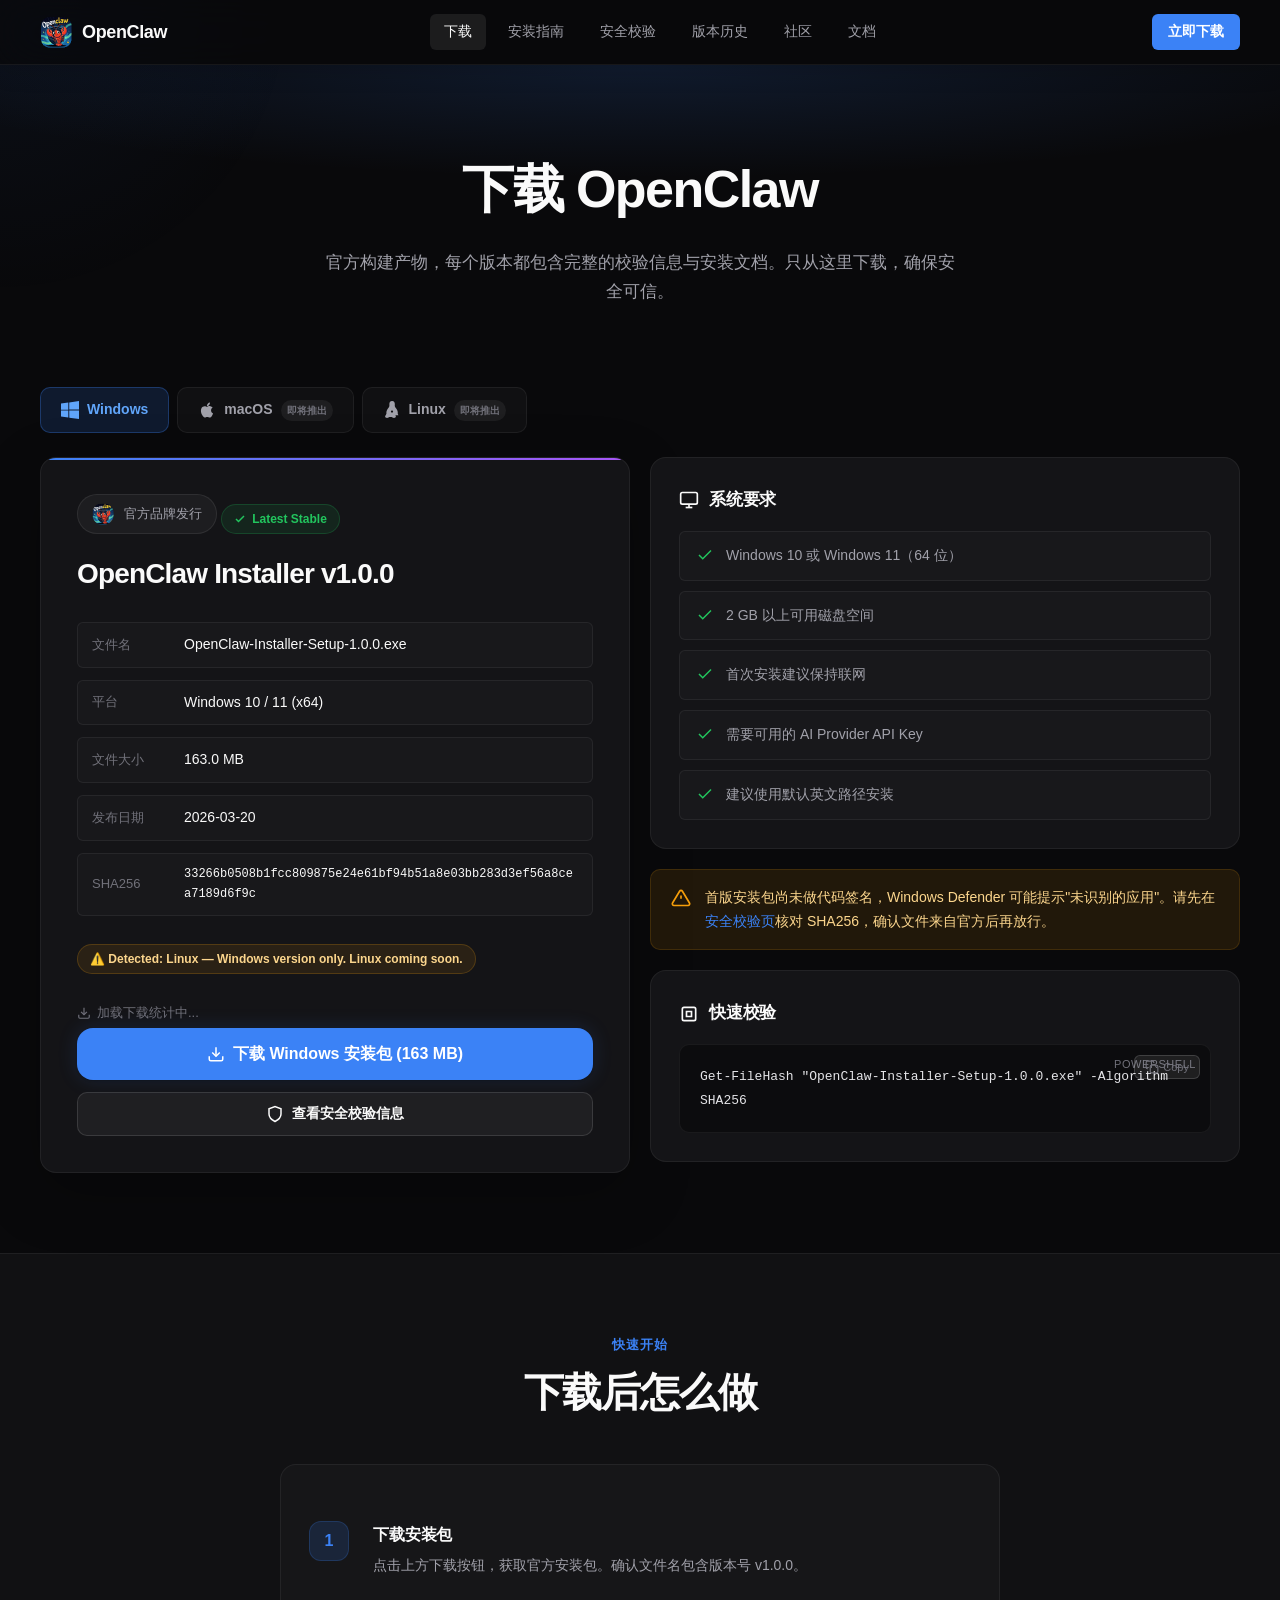
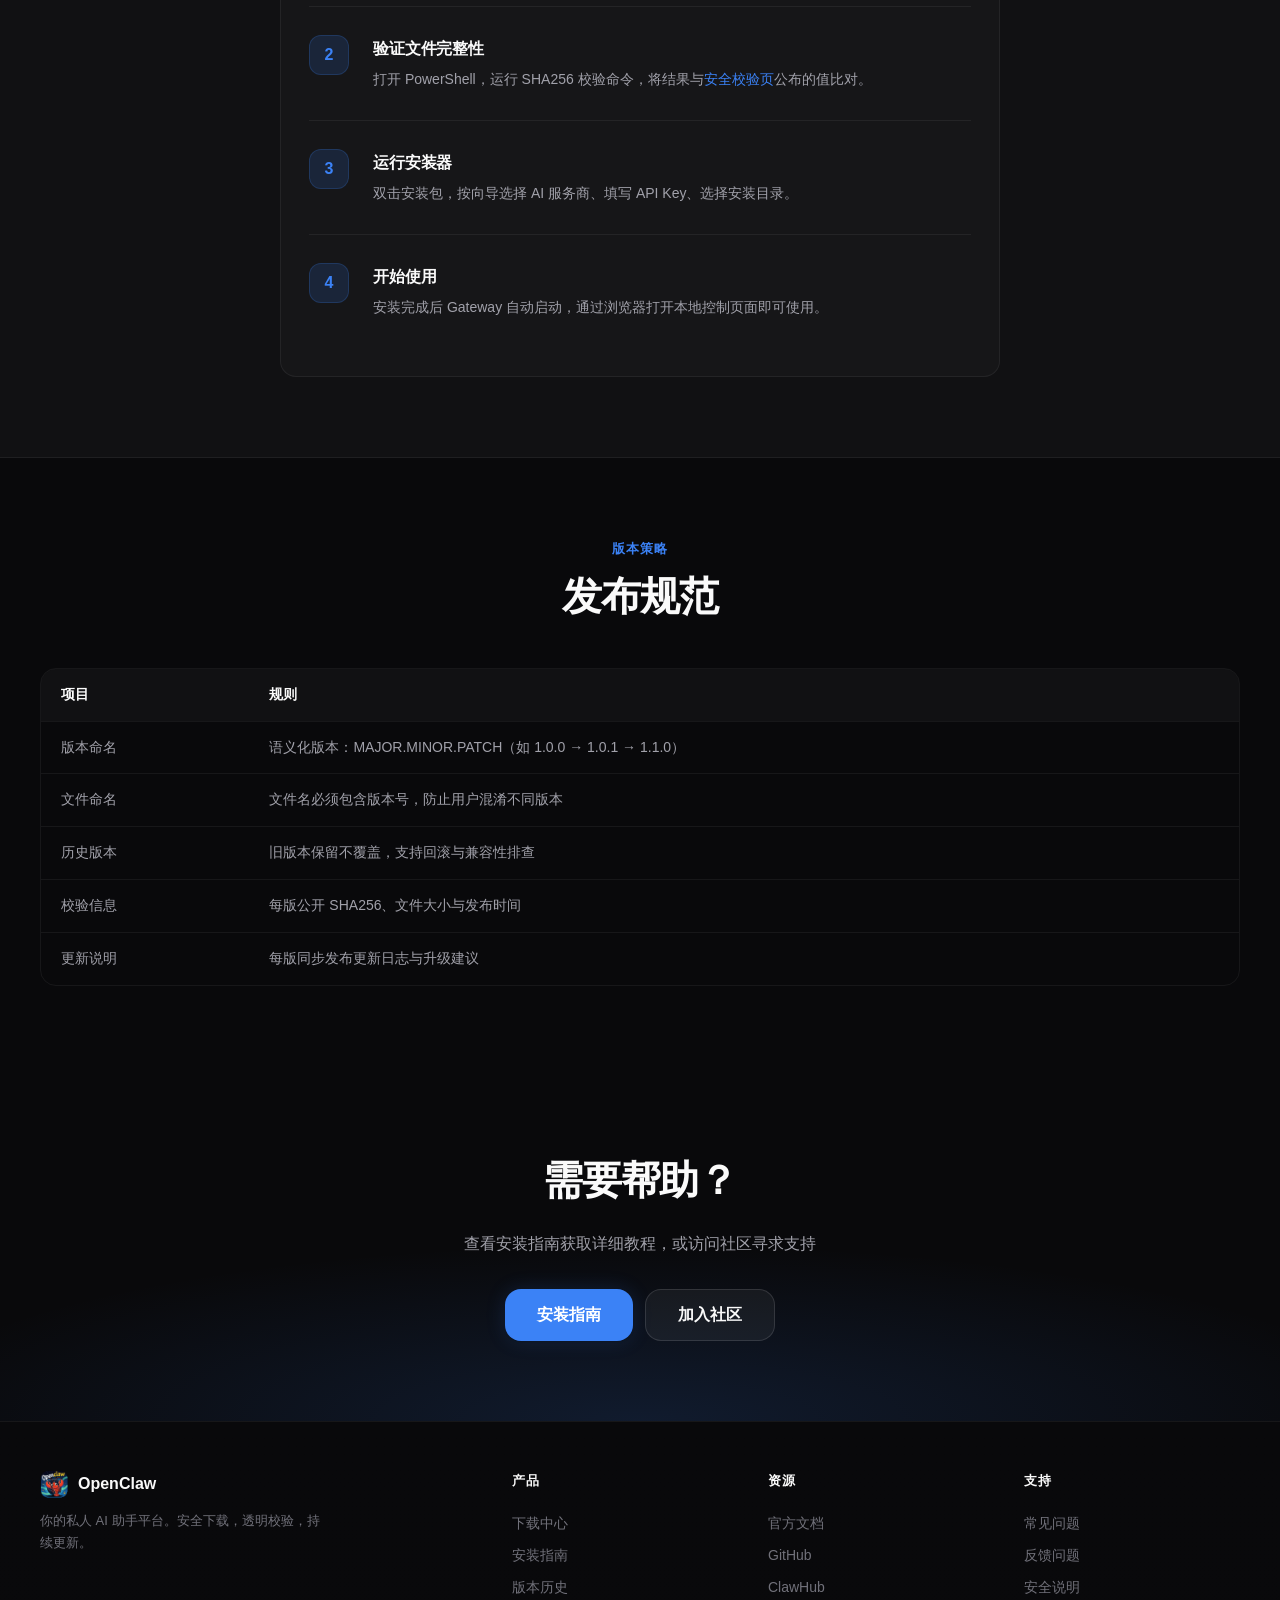
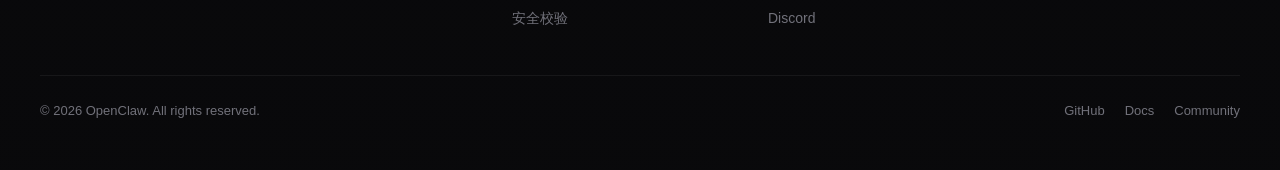
==== downloads/index.html @ 6022e964 "feat: full site with community redesign, backend API, brand assets - 8 pages: home, downloads, guide" ====
<!DOCTYPE html>
<html lang="zh-CN">
<head>
  <meta charset="UTF-8">
  <meta name="viewport" content="width=device-width, initial-scale=1.0">
  <title>下载 - OpenClaw</title>
  <meta name="description" content="OpenClaw 官方 Windows 安装包下载，提供版本信息、SHA256 校验值、系统要求与快速开始指引。">
  <meta name="theme-color" content="#09090b">
  <link rel="icon" href="/favicon.ico?v=202603221725">
  <link rel="stylesheet" href="/assets/styles.css?v=202603222130">
  <meta property="og:title" content="下载 - OpenClaw">
  <meta property="og:description" content="OpenClaw 官方 Windows 安装包下载，提供版本信息、SHA256 校验值、系统要求与快速开始指引。">
  <meta property="og:url" content="https://download.zhjjq.tech/downloads/">
  <meta property="og:type" content="website">
  <meta property="og:site_name" content="OpenClaw">
  <meta property="og:image" content="https://download.zhjjq.tech/assets/og-image.jpg?v=202603221725">
  <meta name="twitter:card" content="summary">
</head>
<body>

  <header class="site-header">
    <div class="container header-inner">
      <a class="logo" href="/">
        <span class="logo-icon logo-image"><img src="/assets/brand-logo-64.png?v=202603221725" alt="OpenClaw logo"></span>
        <span>OpenClaw</span>
      </a>
      <nav class="nav-links" id="navLinks">
        <a href="/downloads/" class="active">下载</a>
        <a href="/guide/">安装指南</a>
        <a href="/security/">安全校验</a>
        <a href="/releases/">版本历史</a>
        <a href="/community/">社区</a>
    <a href="https://docs.openclaw.ai" target="_blank">文档</a>
      </nav>
      <a class="nav-cta" href="/downloads/OpenClaw-Installer-Setup-1.0.0.exe" data-dynamic-href="latest-download">立即下载</a>
      <button class="nav-toggle" onclick="document.getElementById('navLinks').classList.toggle('open')" aria-label="菜单">
        <svg viewBox="0 0 24 24" fill="none" stroke="currentColor" stroke-width="2"><path d="M4 6h16M4 12h16M4 18h16"/></svg>
      </button>
    </div>
  </header>

  <!-- Page Hero -->
  <section class="page-hero">
    <div class="container">
      <h1>下载 OpenClaw</h1>
      <p>官方构建产物，每个版本都包含完整的校验信息与安装文档。只从这里下载，确保安全可信。</p>
    </div>
  </section>

  <!-- Platform Tabs + Download -->
  <section class="section" style="padding-top:40px;">
    <div class="container">
      <div class="platform-tabs">
        <div class="platform-tab active">
          <svg viewBox="0 0 24 24" fill="currentColor"><path d="M0 3.449L9.75 2.1v9.451H0m10.949-9.602L24 0v11.4H10.949M0 12.6h9.75v9.451L0 20.699M10.949 12.6H24V24l-12.9-1.801"/></svg>
          Windows
        </div>
        <div class="platform-tab">
          <svg viewBox="0 0 24 24" fill="currentColor"><path d="M18.71 19.5c-.83 1.24-1.71 2.45-3.05 2.47-1.34.03-1.77-.79-3.29-.79-1.53 0-2 .77-3.27.82-1.31.05-2.3-1.32-3.14-2.53C4.25 17 2.94 12.45 4.7 9.39c.87-1.52 2.43-2.48 4.12-2.51 1.28-.02 2.5.87 3.29.87.78 0 2.26-1.07 3.8-.91.65.03 2.47.26 3.64 1.98-.09.06-2.17 1.28-2.15 3.81.03 3.02 2.65 4.03 2.68 4.04-.03.07-.42 1.44-1.38 2.83"/><path d="M13 3.5c.73-.83 1.94-1.46 2.94-1.5.13 1.17-.34 2.35-1.04 3.19-.69.85-1.83 1.51-2.95 1.42-.15-1.15.41-2.35 1.05-3.11"/></svg>
          macOS
          <span class="coming-soon">即将推出</span>
        </div>
        <div class="platform-tab">
          <svg viewBox="0 0 24 24" fill="currentColor"><path d="M20.581 19.049c-.55-.446-.336-1.431-.907-1.917.553-3.365-.997-6.331-2.845-8.232-1.551-1.595-1.051-3.147-1.051-4.49 0-2.146-.881-4.41-3.55-4.41h-.2C9.361 0 8.478 2.264 8.478 4.41c0 1.343.5 2.895-1.051 4.49-1.848 1.901-3.398 4.867-2.845 8.232-.571.486-.357 1.471-.907 1.917-1.27 1.032-.956 2.399-.191 2.951.783.563 2.55.906 3.86-.086.793-.6 1.87-.542 2.655-.542h.002c.786 0 1.862-.058 2.655.542 1.31.992 3.077.649 3.86.086.765-.552 1.079-1.919-.191-2.951zM12 15.5a1.5 1.5 0 110-3 1.5 1.5 0 010 3z"/></svg>
          Linux
          <span class="coming-soon">即将推出</span>
        </div>
      </div>

      <div class="grid grid-2">
        <!-- Main Download -->
        <div class="dl-card">
          <div class="hero-brand-note" style="margin:0 0 16px 0;"><img src="/assets/brand-logo-64.png?v=202603221725" alt="brand"> 官方品牌发行</div>
          <div class="version-tag">
            <svg width="12" height="12" viewBox="0 0 24 24" fill="none" stroke="currentColor" stroke-width="3"><polyline points="20 6 9 17 4 12"/></svg>
            Latest Stable
          </div>
          <h2>OpenClaw Installer <span data-dynamic="latest-version">v1.0.0</span></h2>
          <div class="dl-meta" id="live-version-meta">
            <div class="dl-meta-row">
              <span class="meta-label">文件名</span>
              <span class="meta-value" data-dynamic="latest-file-name">OpenClaw-Installer-Setup-1.0.0.exe</span>
            </div>
            <div class="dl-meta-row">
              <span class="meta-label">平台</span>
              <span class="meta-value">Windows 10 / 11 (x64)</span>
            </div>
            <div class="dl-meta-row">
              <span class="meta-label">文件大小</span>
              <span class="meta-value" data-dynamic="latest-size">163.0 MB</span>
            </div>
            <div class="dl-meta-row">
              <span class="meta-label">发布日期</span>
              <span class="meta-value" data-dynamic="latest-date">2026-03-20</span>
            </div>
            <div class="dl-meta-row">
              <span class="meta-label">SHA256</span>
              <span class="meta-value mono" data-dynamic="latest-sha-full">33266b0508b1fcc809875e24e61bf94b51a8e03bb283d3ef56a8cea7189d6f9c</span>
            </div>
          </div>
          <div class="os-badge" id="os-detect" style="display:none;margin-bottom:16px;"></div>
          <div class="dl-count"><svg viewBox="0 0 24 24" fill="none" stroke="currentColor" stroke-width="2"><path d="M21 15v4a2 2 0 01-2 2H5a2 2 0 01-2-2v-4"/><polyline points="7 10 12 15 17 10"/><line x1="12" y1="15" x2="12" y2="3"/></svg> 加载下载统计中...</div>
          <div class="dl-actions">
            <a class="btn btn-primary btn-lg btn-block" href="/downloads/OpenClaw-Installer-Setup-1.0.0.exe" data-dynamic-href="latest-download">
              <svg viewBox="0 0 24 24" fill="none" stroke="currentColor" stroke-width="2"><path d="M21 15v4a2 2 0 01-2 2H5a2 2 0 01-2-2v-4"/><polyline points="7 10 12 15 17 10"/><line x1="12" y1="15" x2="12" y2="3"/></svg>
              <span data-dynamic="latest-download-label">下载 Windows 安装包 (163 MB)</span>
            </a>
            <a class="btn btn-secondary btn-block" href="/security/">
              <svg viewBox="0 0 24 24" fill="none" stroke="currentColor" stroke-width="2"><path d="M12 22s8-4 8-10V5l-8-3-8 3v7c0 6 8 10 8 10z"/></svg>
              查看安全校验信息
            </a>
          </div>
        </div>

        <!-- Right Column -->
        <div>
          <!-- System Requirements -->
          <div class="card" style="margin-bottom:20px;">
            <h3 style="display:flex;align-items:center;gap:10px;">
              <svg width="20" height="20" viewBox="0 0 24 24" fill="none" stroke="currentColor" stroke-width="2"><rect x="2" y="3" width="20" height="14" rx="2" ry="2"/><line x1="8" y1="21" x2="16" y2="21"/><line x1="12" y1="17" x2="12" y2="21"/></svg>
              系统要求
            </h3>
            <div class="req-list" style="margin-top:16px;">
              <div class="req-item">
                <svg viewBox="0 0 24 24" fill="none" stroke="currentColor" stroke-width="2"><polyline points="20 6 9 17 4 12"/></svg>
                Windows 10 或 Windows 11（64 位）
              </div>
              <div class="req-item">
                <svg viewBox="0 0 24 24" fill="none" stroke="currentColor" stroke-width="2"><polyline points="20 6 9 17 4 12"/></svg>
                2 GB 以上可用磁盘空间
              </div>
              <div class="req-item">
                <svg viewBox="0 0 24 24" fill="none" stroke="currentColor" stroke-width="2"><polyline points="20 6 9 17 4 12"/></svg>
                首次安装建议保持联网
              </div>
              <div class="req-item">
                <svg viewBox="0 0 24 24" fill="none" stroke="currentColor" stroke-width="2"><polyline points="20 6 9 17 4 12"/></svg>
                需要可用的 AI Provider API Key
              </div>
              <div class="req-item">
                <svg viewBox="0 0 24 24" fill="none" stroke="currentColor" stroke-width="2"><polyline points="20 6 9 17 4 12"/></svg>
                建议使用默认英文路径安装
              </div>
            </div>
          </div>

          <!-- Notice -->
          <div class="notice notice-warn" style="margin-bottom:20px;">
            <svg viewBox="0 0 24 24" fill="none" stroke="currentColor" stroke-width="2"><path d="M10.29 3.86L1.82 18a2 2 0 001.71 3h16.94a2 2 0 001.71-3L13.71 3.86a2 2 0 00-3.42 0z"/><line x1="12" y1="9" x2="12" y2="13"/><line x1="12" y1="17" x2="12.01" y2="17"/></svg>
            <div>首版安装包尚未做代码签名，Windows Defender 可能提示"未识别的应用"。请先在<a class="text-link" href="/security/">安全校验页</a>核对 SHA256，确认文件来自官方后再放行。</div>
          </div>

          <!-- Quick Verify -->
          <div class="card">
            <h3 style="display:flex;align-items:center;gap:10px;">
              <svg width="20" height="20" viewBox="0 0 24 24" fill="none" stroke="currentColor" stroke-width="2"><rect x="4" y="4" width="16" height="16" rx="2"/><path d="M9 9h6v6H9z"/></svg>
              快速校验
            </h3>
            <div class="code-block" style="margin-top:16px;">
              <span class="code-label">PowerShell</span>
<span data-dynamic="latest-powershell">Get-FileHash "OpenClaw-Installer-Setup-1.0.0.exe" -Algorithm SHA256</span>
            </div>
          </div>
        </div>
      </div>
    </div>
  </section>

  <!-- Quick Start Steps -->
  <section class="section section-alt">
    <div class="container">
      <div class="section-header">
        <div class="overline">快速开始</div>
        <h2>下载后怎么做</h2>
      </div>
      <div class="card" style="max-width:720px;margin:0 auto;">
        <div class="steps">
          <div class="step">
            <div class="step-num">1</div>
            <div class="step-content">
              <h3>下载安装包</h3>
              <p>点击上方下载按钮，获取官方安装包。确认文件名包含版本号 <span data-dynamic="latest-version">v1.0.0</span>。</p>
            </div>
          </div>
          <div class="step">
            <div class="step-num">2</div>
            <div class="step-content">
              <h3>验证文件完整性</h3>
              <p>打开 PowerShell，运行 SHA256 校验命令，将结果与<a class="text-link" href="/security/">安全校验页</a>公布的值比对。</p>
            </div>
          </div>
          <div class="step">
            <div class="step-num">3</div>
            <div class="step-content">
              <h3>运行安装器</h3>
              <p>双击安装包，按向导选择 AI 服务商、填写 API Key、选择安装目录。</p>
            </div>
          </div>
          <div class="step">
            <div class="step-num">4</div>
            <div class="step-content">
              <h3>开始使用</h3>
              <p>安装完成后 Gateway 自动启动，通过浏览器打开本地控制页面即可使用。</p>
            </div>
          </div>
        </div>
      </div>
    </div>
  </section>

  <!-- Version Policy -->
  <section class="section">
    <div class="container">
      <div class="section-header">
        <div class="overline">版本策略</div>
        <h2>发布规范</h2>
      </div>
      <div class="table-wrap">
        <table>
          <thead>
            <tr>
              <th>项目</th>
              <th>规则</th>
            </tr>
          </thead>
          <tbody>
            <tr><td>版本命名</td><td>语义化版本：MAJOR.MINOR.PATCH（如 1.0.0 → 1.0.1 → 1.1.0）</td></tr>
            <tr><td>文件命名</td><td>文件名必须包含版本号，防止用户混淆不同版本</td></tr>
            <tr><td>历史版本</td><td>旧版本保留不覆盖，支持回滚与兼容性排查</td></tr>
            <tr><td>校验信息</td><td>每版公开 SHA256、文件大小与发布时间</td></tr>
            <tr><td>更新说明</td><td>每版同步发布更新日志与升级建议</td></tr>
          </tbody>
        </table>
      </div>
    </div>
  </section>

  <!-- CTA -->
  <section class="cta-section">
    <div class="container">
      <h2>需要帮助？</h2>
      <p>查看安装指南获取详细教程，或访问社区寻求支持</p>
      <div class="cta-actions">
        <a class="btn btn-primary btn-lg" href="/guide/">安装指南</a>
        <a class="btn btn-secondary btn-lg" href="https://discord.com/invite/clawd" target="_blank">加入社区</a>
      </div>
    </div>
  </section>

  <!-- Footer -->
  <footer class="site-footer">
    <div class="container">
      <div class="footer-grid">
        <div>
          <div class="footer-brand">
            <span class="logo-icon logo-image"><img src="/assets/brand-logo-64.png?v=202603221725" alt="OpenClaw logo"></span>
            <span>OpenClaw</span>
          </div>
          <p>你的私人 AI 助手平台。安全下载，透明校验，持续更新。</p>
        </div>
        <div class="footer-col">
          <h4>产品</h4>
          <a href="/downloads/">下载中心</a>
          <a href="/guide/">安装指南</a>
          <a href="/releases/">版本历史</a>
          <a href="/security/">安全校验</a>
        </div>
        <div class="footer-col">
          <h4>资源</h4>
          <a href="https://docs.openclaw.ai" target="_blank">官方文档</a>
          <a href="https://github.com/openclaw/openclaw" target="_blank">GitHub</a>
          <a href="https://clawhub.com" target="_blank">ClawHub</a>
          <a href="https://discord.com/invite/clawd" target="_blank">Discord</a>
        </div>
        <div class="footer-col">
          <h4>支持</h4>
          <a href="/guide/#faq">常见问题</a>
          <a href="https://github.com/openclaw/openclaw/issues" target="_blank">反馈问题</a>
          <a href="/security/">安全说明</a>
        </div>
      </div>
      <div class="footer-bottom">
        <span>&copy; 2026 OpenClaw. All rights reserved.</span>
        <div class="footer-bottom-links">
          <a href="https://github.com/openclaw/openclaw" target="_blank">GitHub</a>
          <a href="https://docs.openclaw.ai" target="_blank">Docs</a>
          <a href="https://discord.com/invite/clawd" target="_blank">Community</a>
        </div>
      </div>
    </div>
  </footer>

  <script>
    document.addEventListener('DOMContentLoaded', function() {
      var links = document.querySelectorAll('.nav-links a');
      for (var i = 0; i < links.length; i++) {
        links[i].addEventListener('click', function() {
          document.getElementById('navLinks').classList.remove('open');
        });
      }
    });
  </script>
  <script src="/assets/site.js?v=202603222130"></script>

</body>
</html>
---- assets/styles.css ----
:root{--bg:#09090b;--bg-soft:#111113;--bg-card:rgba(24,24,27,0.8);--bg-card-hover:rgba(30,30,35,0.9);--border:rgba(255,255,255,0.06);--border-hover:rgba(255,255,255,0.12);--text:#fafafa;--text-secondary:#a1a1aa;--text-muted:#71717a;--primary:#3b82f6;--primary-hover:#60a5fa;--primary-glow:rgba(59,130,246,0.15);--primary-glow-strong:rgba(59,130,246,0.25);--green:#22c55e;--green-bg:rgba(34,197,94,0.1);--amber:#f59e0b;--amber-bg:rgba(245,158,11,0.1);--purple:#a855f7;--purple-bg:rgba(168,85,247,0.1);--max-w:1200px;--radius:16px;--radius-sm:10px;--radius-xs:6px;--font:"Inter",-apple-system,BlinkMacSystemFont,"Segoe UI","PingFang SC","Microsoft YaHei",sans-serif;--mono:"JetBrains Mono","Fira Code",ui-monospace,SFMono-Regular,Menlo,Consolas,monospace;--transition:0.2s cubic-bezier(0.4,0,0.2,1)}*,*::before,*::after{box-sizing:border-box;margin:0;padding:0}html{scroll-behavior:smooth;-webkit-font-smoothing:antialiased;-moz-osx-font-smoothing:grayscale}body{font-family:var(--font);background:var(--bg);color:var(--text);line-height:1.7;font-size:15px;overflow-x:hidden}a{color:inherit;text-decoration:none;transition:color var(--transition)}img{max-width:100%;display:block}ul,ol{list-style:none}.container{width:min(var(--max-w),calc(100% - 48px));margin:0 auto}.site-header{position:sticky;top:0;z-index:100;background:rgba(9,9,11,0.8);backdrop-filter:blur(20px) saturate(1.8);-webkit-backdrop-filter:blur(20px) saturate(1.8);border-bottom:1px solid var(--border)}.header-inner{display:flex;align-items:center;justify-content:space-between;height:64px;gap:32px}.logo{display:flex;align-items:center;gap:10px;font-weight:700;font-size:18px;letter-spacing:-0.02em}.logo-icon{width:32px;height:32px;border-radius:8px;background:linear-gradient(135deg,var(--primary),var(--purple));display:flex;align-items:center;justify-content:center;font-size:13px;font-weight:800;color:#fff;box-shadow:0 0 20px var(--primary-glow)}.nav-links{display:flex;align-items:center;gap:8px}.nav-links a{padding:6px 14px;border-radius:var(--radius-xs);color:var(--text-secondary);font-size:14px;font-weight:500;transition:all var(--transition)}.nav-links a:hover{color:var(--text);background:rgba(255,255,255,0.05)}.nav-links a.active{color:var(--text);background:rgba(255,255,255,0.08)}.nav-cta{padding:6px 16px;border-radius:var(--radius-xs);background:var(--primary);color:#fff;font-size:14px;font-weight:600;transition:all var(--transition)}.nav-cta:hover{background:var(--primary-hover);transform:translateY(-1px)}.nav-toggle{display:none;background:none;border:none;color:var(--text);cursor:pointer;padding:8px}.nav-toggle svg{width:24px;height:24px}.hero{position:relative;padding:100px 0 80px;background:radial-gradient(ellipse 80% 50% at 50% -20%,var(--primary-glow),transparent);overflow:hidden}.hero-content{position:relative;z-index:1;text-align:center;max-width:800px;margin:0 auto}.hero-badge{display:inline-flex;align-items:center;gap:8px;padding:6px 16px;border-radius:999px;margin-bottom:24px;background:var(--primary-glow);border:1px solid rgba(59,130,246,0.2);font-size:13px;font-weight:600;color:var(--primary-hover)}.hero-badge .dot{width:6px;height:6px;border-radius:50%;background:var(--green);animation:pulse 2s infinite}@keyframes pulse{0%,100%{opacity:1}50%{opacity:0.4}}.hero h1{font-size:clamp(40px,7vw,72px);font-weight:800;letter-spacing:-0.04em;line-height:1.1;margin-bottom:20px;background:linear-gradient(180deg,#fff 0%,#a1a1aa 100%);-webkit-background-clip:text;-webkit-text-fill-color:transparent;background-clip:text}.hero .lead{font-size:18px;color:var(--text-secondary);max-width:600px;margin:0 auto 36px;line-height:1.7}.hero-actions{display:flex;justify-content:center;gap:12px;flex-wrap:wrap}.hero-stats{display:flex;justify-content:center;gap:48px;margin-top:56px;padding-top:40px;border-top:1px solid var(--border)}.hero-stat{text-align:center}.hero-stat .num{font-size:28px;font-weight:800;color:var(--text);letter-spacing:-0.02em}.hero-stat .label{font-size:13px;color:var(--text-muted);margin-top:4px}.btn{display:inline-flex;align-items:center;justify-content:center;gap:8px;height:44px;padding:0 24px;border-radius:var(--radius-sm);font-weight:600;font-size:14px;border:none;cursor:pointer;transition:all var(--transition);white-space:nowrap}.btn:hover{transform:translateY(-1px)}.btn-primary{background:var(--primary);color:#fff;box-shadow:0 0 20px var(--primary-glow),0 1px 2px rgba(0,0,0,0.3)}.btn-primary:hover{background:var(--primary-hover);box-shadow:0 0 30px var(--primary-glow-strong),0 4px 12px rgba(0,0,0,0.3)}.btn-secondary{background:rgba(255,255,255,0.05);color:var(--text);border:1px solid var(--border-hover)}.btn-secondary:hover{background:rgba(255,255,255,0.08);border-color:rgba(255,255,255,0.2)}.btn-lg{height:52px;padding:0 32px;font-size:16px;border-radius:var(--radius)}.btn-block{width:100%}.btn svg{width:18px;height:18px;flex-shrink:0}.section{padding:80px 0}.section-alt{background:var(--bg-soft);border-top:1px solid var(--border);border-bottom:1px solid var(--border)}.section-header{text-align:center;max-width:640px;margin:0 auto 48px}.section-header .overline{font-size:13px;font-weight:700;text-transform:uppercase;letter-spacing:0.08em;color:var(--primary);margin-bottom:12px}.section-header h2{font-size:clamp(28px,4vw,40px);font-weight:800;letter-spacing:-0.03em;line-height:1.2;margin-bottom:16px}.section-header p{color:var(--text-secondary);font-size:16px}.card{background:var(--bg-card);border:1px solid var(--border);border-radius:var(--radius);padding:28px;transition:all var(--transition)}.card:hover{border-color:var(--border-hover);background:var(--bg-card-hover)}.card-icon{width:44px;height:44px;border-radius:12px;margin-bottom:16px;display:flex;align-items:center;justify-content:center}.card-icon svg{width:22px;height:22px}.card-icon.blue{background:var(--primary-glow);color:var(--primary)}.card-icon.green{background:var(--green-bg);color:var(--green)}.card-icon.amber{background:var(--amber-bg);color:var(--amber)}.card-icon.purple{background:var(--purple-bg);color:var(--purple)}.card h3{font-size:17px;font-weight:700;margin-bottom:8px;letter-spacing:-0.01em}.card p{color:var(--text-secondary);font-size:14px;line-height:1.7}.grid{display:grid;gap:20px}.grid-2{grid-template-columns:repeat(2,1fr)}.grid-3{grid-template-columns:repeat(3,1fr)}.grid-4{grid-template-columns:repeat(4,1fr)}.dl-card{background:var(--bg-card);border:1px solid var(--border);border-radius:var(--radius);padding:36px;position:relative;overflow:hidden}.dl-card::before{content:"";position:absolute;top:0;left:0;right:0;height:2px;background:linear-gradient(90deg,var(--primary),var(--purple))}.dl-card .version-tag{display:inline-flex;align-items:center;gap:6px;padding:4px 12px;border-radius:999px;font-size:12px;font-weight:700;background:var(--green-bg);color:var(--green);border:1px solid rgba(34,197,94,0.2);margin-bottom:16px}.dl-card h2{font-size:28px;font-weight:800;letter-spacing:-0.03em;margin-bottom:24px}.dl-meta{display:flex;flex-direction:column;gap:12px;margin-bottom:28px}.dl-meta-row{display:flex;align-items:center;gap:12px;padding:10px 14px;background:rgba(255,255,255,0.02);border-radius:var(--radius-xs);border:1px solid var(--border)}.dl-meta-row .meta-label{font-size:13px;color:var(--text-muted);min-width:80px}.dl-meta-row .meta-value{font-size:14px;color:var(--text);font-weight:500}.dl-meta-row .meta-value.mono{font-family:var(--mono);font-size:12px;word-break:break-all}.dl-actions{display:flex;gap:12px;flex-wrap:wrap}.req-list{display:flex;flex-direction:column;gap:10px}.req-item{display:flex;align-items:flex-start;gap:12px;padding:12px 16px;background:rgba(255,255,255,0.02);border-radius:var(--radius-xs);border:1px solid var(--border);font-size:14px;color:var(--text-secondary)}.req-item svg{width:18px;height:18px;color:var(--green);flex-shrink:0;margin-top:2px}.steps{display:flex;flex-direction:column;gap:0;counter-reset:step}.step{display:flex;gap:24px;padding:28px 0;border-bottom:1px solid var(--border)}.step:last-child{border-bottom:none}.step-num{width:40px;height:40px;border-radius:12px;flex-shrink:0;background:var(--primary-glow);border:1px solid rgba(59,130,246,0.2);display:flex;align-items:center;justify-content:center;font-size:16px;font-weight:800;color:var(--primary)}.step-content h3{font-size:16px;font-weight:700;margin-bottom:6px}.step-content p{font-size:14px;color:var(--text-secondary)}.code-block{background:#0c0c0e;border:1px solid var(--border);border-radius:var(--radius-sm);padding:20px;font-family:var(--mono);font-size:13px;color:#e4e4e7;overflow-x:auto;line-height:1.8;position:relative}.code-block .code-label{position:absolute;top:10px;right:14px;font-size:11px;color:var(--text-muted);font-family:var(--font);text-transform:uppercase;letter-spacing:0.05em}.notice{display:flex;gap:14px;padding:16px 20px;border-radius:var(--radius-sm);font-size:14px}.notice svg{width:20px;height:20px;flex-shrink:0;margin-top:2px}.notice-info{background:var(--primary-glow);border:1px solid rgba(59,130,246,0.15);color:var(--text-secondary)}.notice-info svg{color:var(--primary)}.notice-warn{background:var(--amber-bg);border:1px solid rgba(245,158,11,0.15);color:#fcd68d}.notice-warn svg{color:var(--amber)}.notice-success{background:var(--green-bg);border:1px solid rgba(34,197,94,0.15);color:#86efac}.notice-success svg{color:var(--green)}.table-wrap{overflow-x:auto;border-radius:var(--radius);border:1px solid var(--border)}table{width:100%;border-collapse:collapse}th,td{text-align:left;padding:14px 20px;font-size:14px}th{background:rgba(255,255,255,0.03);color:var(--text);font-weight:600;border-bottom:1px solid var(--border)}td{color:var(--text-secondary);border-bottom:1px solid var(--border)}tr:last-child td{border-bottom:none}tr:hover td{background:rgba(255,255,255,0.02)}.release-card{background:var(--bg-card);border:1px solid var(--border);border-radius:var(--radius);padding:32px;position:relative}.release-card.latest{border-color:rgba(59,130,246,0.3)}.release-card.latest::before{content:"";position:absolute;top:0;left:0;right:0;height:2px;background:linear-gradient(90deg,var(--primary),var(--purple))}.release-header{display:flex;align-items:center;gap:12px;margin-bottom:20px;flex-wrap:wrap}.release-header h3{font-size:22px;font-weight:800;letter-spacing:-0.02em}.tag{display:inline-flex;align-items:center;height:24px;padding:0 10px;border-radius:999px;font-size:12px;font-weight:600}.tag-stable{background:var(--green-bg);color:var(--green);border:1px solid rgba(34,197,94,0.2)}.tag-latest{background:var(--primary-glow);color:var(--primary-hover);border:1px solid rgba(59,130,246,0.2)}.tag-date{background:rgba(255,255,255,0.04);color:var(--text-muted);border:1px solid var(--border)}.release-body{margin-bottom:24px}.release-body li{position:relative;padding-left:20px;margin-bottom:8px;font-size:14px;color:var(--text-secondary)}.release-body li::before{content:"";position:absolute;left:0;top:9px;width:6px;height:6px;border-radius:50%;background:var(--primary)}.release-footer{display:flex;gap:12px;flex-wrap:wrap}.hash-display{background:#0c0c0e;border:1px solid var(--border);border-radius:var(--radius-sm);padding:16px 20px;font-family:var(--mono);font-size:13px;word-break:break-all;color:var(--green);line-height:1.6;position:relative}.hash-display .hash-label{display:block;font-family:var(--font);font-size:12px;color:var(--text-muted);margin-bottom:6px;text-transform:uppercase;letter-spacing:0.05em}.checklist{display:flex;flex-direction:column;gap:8px}.check-item{display:flex;align-items:center;gap:10px;font-size:14px;color:var(--text-secondary)}.check-item svg{width:18px;height:18px;flex-shrink:0}.check-item.done svg{color:var(--green)}.check-item.pending svg{color:var(--text-muted)}.faq-item{border-bottom:1px solid var(--border);padding:24px 0}.faq-item:first-child{padding-top:0}.faq-item:last-child{border-bottom:none}.faq-item h3{font-size:16px;font-weight:700;margin-bottom:8px;display:flex;align-items:center;gap:10px}.faq-item h3 svg{width:18px;height:18px;color:var(--primary);flex-shrink:0}.faq-item p{font-size:14px;color:var(--text-secondary);padding-left:28px}.cta-section{padding:80px 0;text-align:center;background:radial-gradient(ellipse 60% 50% at 50% 100%,var(--primary-glow),transparent)}.cta-section h2{font-size:clamp(28px,4vw,40px);font-weight:800;letter-spacing:-0.03em;margin-bottom:16px}.cta-section p{color:var(--text-secondary);font-size:16px;margin-bottom:32px;max-width:500px;margin-left:auto;margin-right:auto}.cta-actions{display:flex;justify-content:center;gap:12px;flex-wrap:wrap}.site-footer{border-top:1px solid var(--border);padding:48px 0}.footer-grid{display:grid;grid-template-columns:2fr 1fr 1fr 1fr;gap:40px}.footer-brand{display:flex;align-items:center;gap:10px;font-weight:700;font-size:16px;margin-bottom:12px}.footer-brand .logo-icon{width:28px;height:28px;font-size:11px;border-radius:7px}.site-footer p{color:var(--text-muted);font-size:13px;max-width:280px;line-height:1.7}.footer-col h4{font-size:13px;font-weight:700;text-transform:uppercase;letter-spacing:0.06em;color:var(--text);margin-bottom:16px}.footer-col a{display:block;font-size:14px;color:var(--text-muted);padding:4px 0;transition:color var(--transition)}.footer-col a:hover{color:var(--text)}.footer-bottom{margin-top:40px;padding-top:24px;border-top:1px solid var(--border);display:flex;justify-content:space-between;align-items:center;font-size:13px;color:var(--text-muted)}.footer-bottom-links{display:flex;gap:20px}.footer-bottom-links a{color:var(--text-muted)}.footer-bottom-links a:hover{color:var(--text)}.page-hero{padding:80px 0 40px;text-align:center;position:relative}.page-hero::before{content:"";position:absolute;inset:0;background:radial-gradient(ellipse 60% 40% at 50% 0%,var(--primary-glow),transparent);pointer-events:none}.page-hero .container{position:relative;z-index:1}.page-hero h1{font-size:clamp(32px,5vw,52px);font-weight:800;letter-spacing:-0.03em;margin-bottom:16px}.page-hero p{color:var(--text-secondary);font-size:17px;max-width:640px;margin:0 auto}.text-link{color:var(--primary);font-weight:500}.text-link:hover{color:var(--primary-hover);text-decoration:underline}.platform-tabs{display:flex;gap:8px;margin-bottom:24px;flex-wrap:wrap}.platform-tab{display:flex;align-items:center;gap:8px;padding:10px 20px;border-radius:var(--radius-sm);background:rgba(255,255,255,0.03);border:1px solid var(--border);font-size:14px;font-weight:600;color:var(--text-secondary);cursor:pointer;transition:all var(--transition)}.platform-tab:hover{border-color:var(--border-hover);color:var(--text)}.platform-tab.active{background:var(--primary-glow);border-color:rgba(59,130,246,0.3);color:var(--primary-hover)}.platform-tab svg{width:18px;height:18px}.platform-tab .coming-soon{font-size:10px;padding:2px 6px;border-radius:999px;background:rgba(255,255,255,0.06);color:var(--text-muted)}@media (max-width:1024px){.grid-4{grid-template-columns:repeat(2,1fr)}.footer-grid{grid-template-columns:1fr 1fr}}@media (max-width:768px){.container{width:calc(100% - 32px)}.grid-2,.grid-3,.grid-4{grid-template-columns:1fr}.footer-grid{grid-template-columns:1fr;gap:32px}.hero{padding:72px 0 56px}.hero-stats{flex-direction:column;gap:24px}.section{padding:56px 0}.header-inner{height:56px}.nav-links{display:none}.nav-toggle{display:block}.nav-links.open{display:flex;flex-direction:column;position:absolute;top:56px;left:0;right:0;background:rgba(9,9,11,0.98);backdrop-filter:blur(20px);border-bottom:1px solid var(--border);padding:16px 24px;gap:4px}.nav-links.open a{padding:12px 16px;border-radius:var(--radius-xs)}.dl-card{padding:24px}.hero-actions{flex-direction:column;align-items:center}.footer-bottom{flex-direction:column;gap:12px;text-align:center}.step{flex-direction:column;gap:12px}.release-header{flex-direction:column;align-items:flex-start}.cta-section{padding:56px 0}}@keyframes fadeInUp{from{opacity:0;transform:translateY(20px)}to{opacity:1;transform:translateY(0)}}.animate-in{animation:fadeInUp 0.6s ease-out forwards}.animate-delay-1{animation-delay:0.1s;opacity:0}.animate-delay-2{animation-delay:0.2s;opacity:0}.animate-delay-3{animation-delay:0.3s;opacity:0}.animate-delay-4{animation-delay:0.4s;opacity:0}
.copy-btn{position:absolute;top:10px;right:10px;background:rgba(255,255,255,0.08);border:1px solid rgba(255,255,255,0.15);color:var(--text-muted);border-radius:6px;padding:4px 10px;font-size:11px;cursor:pointer;transition:all 0.2s;font-family:var(--font);display:flex;align-items:center;gap:4px}
.copy-btn:hover{background:rgba(255,255,255,0.15);color:var(--text)}
.copy-btn.copied{background:var(--green-bg);color:var(--green);border-color:rgba(34,197,94,0.3)}
.copy-btn svg{width:14px;height:14px}
.hash-display{position:relative;cursor:pointer}
.hash-display .copy-btn{top:8px;right:8px}
.hash-display:hover{border-color:var(--border-hover)}
.dl-count{display:inline-flex;align-items:center;gap:6px;font-size:13px;color:var(--text-muted);margin-top:12px}
.dl-count svg{width:14px;height:14px}
.os-badge{display:inline-flex;align-items:center;gap:6px;padding:4px 12px;border-radius:999px;font-size:12px;font-weight:600;background:rgba(59,130,246,0.1);color:var(--primary-hover);border:1px solid rgba(59,130,246,0.2);margin-bottom:8px}
.verify-cmd{background:#0c0c0e;border:1px solid var(--border);border-radius:10px;padding:16px 20px;font-family:var(--mono);font-size:13px;color:#e4e4e7;position:relative;margin-top:12px;line-height:1.8}
.tooltip{position:absolute;bottom:calc(100% + 8px);left:50%;transform:translateX(-50%);background:#22c55e;color:#fff;padding:4px 12px;border-radius:6px;font-size:12px;white-space:nowrap;opacity:0;transition:opacity 0.2s;pointer-events:none}
.tooltip.show{opacity:1}

/* 下载提示 Toast */
.download-toast {
  position: fixed;
  bottom: 24px;
  right: 24px;
  background: var(--green);
  color: #fff;
  padding: 12px 20px;
  border-radius: var(--radius-sm);
  display: flex;
  align-items: center;
  gap: 8px;
  font-size: 14px;
  font-weight: 600;
  box-shadow: 0 8px 24px rgba(0,0,0,0.3);
  opacity: 0;
  transform: translateY(20px);
  transition: all 0.3s cubic-bezier(0.4,0,0.2,1);
  z-index: 9999;
}

.download-toast.show {
  opacity: 1;
  transform: translateY(0);
}

.download-toast svg {
  width: 18px;
  height: 18px;
}

/* 品牌图 logo */
.logo-icon.logo-image{padding:0;overflow:hidden;background:none;box-shadow:none}
.logo-icon.logo-image img{width:100%;height:100%;object-fit:cover;display:block;border-radius:inherit}

/* 下载数展示增强 */
.dl-count{display:none}
.dl-card .dl-count{display:inline-flex}

/* hero 品牌强化 */
.hero-brand-note{display:inline-flex;align-items:center;gap:10px;padding:8px 14px;border-radius:999px;background:rgba(255,255,255,0.04);border:1px solid rgba(255,255,255,0.08);font-size:13px;color:var(--text-secondary);margin-top:18px}
.hero-brand-note img{width:22px;height:22px;border-radius:999px;object-fit:cover}

.admin-input{width:100%;margin-top:8px;background:rgba(255,255,255,0.04);border:1px solid rgba(255,255,255,0.10);color:var(--text);border-radius:10px;padding:12px 14px;font:inherit;outline:none}
.admin-input:focus{border-color:rgba(59,130,246,.55);box-shadow:0 0 0 3px rgba(59,130,246,.12)}
textarea.admin-input{resize:vertical;min-height:120px}
label{font-size:14px;color:var(--text-secondary)}

/* 视觉升级 */
.hero{background:
  radial-gradient(ellipse 70% 45% at 20% 0%, rgba(59,130,246,.16), transparent 55%),
  radial-gradient(ellipse 60% 40% at 85% 15%, rgba(239,68,68,.14), transparent 55%),
  radial-gradient(ellipse 65% 50% at 50% -10%, rgba(168,85,247,.10), transparent 60%),
  var(--bg)}
.hero h1{max-width:920px;margin-left:auto;margin-right:auto}
.dl-card{box-shadow:0 20px 60px rgba(0,0,0,.25)}
.release-card{box-shadow:0 10px 30px rgba(0,0,0,.18)}
.site-header{box-shadow:0 6px 24px rgba(0,0,0,.12)}
.brand-hero-card{margin:24px auto 0;max-width:860px;padding:18px;border-radius:24px;background:linear-gradient(180deg, rgba(255,255,255,.05), rgba(255,255,255,.02));border:1px solid rgba(255,255,255,.08)}
.brand-hero-card-inner{display:grid;grid-template-columns:120px 1fr;gap:18px;align-items:center}
.brand-hero-card img{width:120px;height:120px;border-radius:24px;object-fit:cover;box-shadow:0 12px 32px rgba(0,0,0,.28)}
.brand-hero-card h3{font-size:22px;margin-bottom:8px}
.brand-hero-card p{color:var(--text-secondary);font-size:14px}
@media (max-width:768px){.brand-hero-card-inner{grid-template-columns:1fr;text-align:center}.brand-hero-card img{margin:0 auto}}

/* ===== v2.0 Visual Enhancements ===== */

/* Scroll Reveal */
.scroll-reveal{opacity:0;transform:translateY(24px);transition:opacity .6s cubic-bezier(.4,0,.2,1),transform .6s cubic-bezier(.4,0,.2,1)}
.scroll-reveal.revealed{opacity:1;transform:translateY(0)}
.scroll-reveal:nth-child(2){transition-delay:.08s}
.scroll-reveal:nth-child(3){transition-delay:.16s}
.scroll-reveal:nth-child(4){transition-delay:.24s}

/* Cursor Glow */
.cursor-glow{position:fixed;width:600px;height:600px;border-radius:50%;background:radial-gradient(circle,rgba(59,130,246,.06) 0%,transparent 70%);pointer-events:none;z-index:0;transform:translate(-50%,-50%);transition:opacity .3s}
@media(max-width:768px){.cursor-glow{display:none}}

/* Enhanced Card Hover */
.card{transition:all .3s cubic-bezier(.4,0,.2,1)}
.card:hover{transform:translateY(-2px);box-shadow:0 12px 40px rgba(0,0,0,.25),0 0 0 1px rgba(255,255,255,.06)}

/* Glow Border on Focus */
.card:focus-within{border-color:rgba(59,130,246,.3);box-shadow:0 0 0 3px rgba(59,130,246,.08),0 12px 40px rgba(0,0,0,.2)}

/* Button Ripple */
.btn{position:relative;overflow:hidden}
.btn::before{content:"";position:absolute;inset:0;background:linear-gradient(180deg,rgba(255,255,255,.12) 0%,transparent 100%);opacity:0;transition:opacity .2s}
.btn:hover::before{opacity:1}

/* Enhanced Download Card */
.dl-card{transition:all .4s cubic-bezier(.4,0,.2,1)}
.dl-card:hover{transform:translateY(-4px);box-shadow:0 24px 80px rgba(0,0,0,.35),0 0 60px rgba(59,130,246,.08)}

/* Gradient Text Shimmer */
@keyframes shimmer{0%{background-position:200% center}100%{background-position:-200% center}}
.hero h1{background-size:200% auto}

/* Floating Particles */
@keyframes float{0%,100%{transform:translateY(0) rotate(0deg)}33%{transform:translateY(-12px) rotate(2deg)}66%{transform:translateY(6px) rotate(-1deg)}}
.hero-badge{animation:float 6s ease-in-out infinite}

/* Pulse Glow on Primary Buttons */
@keyframes pulseGlow{0%,100%{box-shadow:0 0 20px rgba(59,130,246,.15),0 1px 2px rgba(0,0,0,.3)}50%{box-shadow:0 0 40px rgba(59,130,246,.25),0 4px 12px rgba(0,0,0,.3)}}
.btn-primary{animation:pulseGlow 3s ease-in-out infinite}
.btn-primary:hover{animation:none}

/* Smooth Header Shadow on Scroll */
.site-header{transition:box-shadow .3s,background .3s}
.site-header.scrolled{box-shadow:0 8px 32px rgba(0,0,0,.2);background:rgba(9,9,11,.95)}

/* Enhanced Tag Hover */
.tag{transition:all .2s cubic-bezier(.4,0,.2,1)}
.tag:hover{transform:scale(1.05)}

/* Table Row Highlight */
tr{transition:background .15s}
tr:hover td{background:rgba(59,130,246,.03)}

/* Smooth Page Transitions */
body{animation:pageIn .4s ease}
@keyframes pageIn{from{opacity:0}to{opacity:1}}

/* Grid Stagger Animation */
.grid > .card:nth-child(1){animation-delay:.05s}
.grid > .card:nth-child(2){animation-delay:.1s}
.grid > .card:nth-child(3){animation-delay:.15s}
.grid > .card:nth-child(4){animation-delay:.2s}

/* Enhanced Footer */
.site-footer{background:linear-gradient(180deg,var(--bg) 0%,rgba(9,9,11,.98) 100%)}

/* Glassmorphism Enhancement */
.site-header{background:rgba(9,9,11,.7);backdrop-filter:blur(24px) saturate(1.8);-webkit-backdrop-filter:blur(24px) saturate(1.8)}

/* Better Focus States */
*:focus-visible{outline:2px solid var(--primary);outline-offset:2px;border-radius:4px}

/* Smooth Scrollbar */
::-webkit-scrollbar{width:8px}
::-webkit-scrollbar-track{background:var(--bg)}
::-webkit-scrollbar-thumb{background:rgba(255,255,255,.1);border-radius:4px}
::-webkit-scrollbar-thumb:hover{background:rgba(255,255,255,.2)}

/* Selection Color */
::selection{background:rgba(59,130,246,.3);color:#fff}

/* Link Underline Animation */
.text-link{position:relative}
.text-link::after{content:"";position:absolute;bottom:-2px;left:0;width:0;height:1.5px;background:var(--primary);transition:width .3s ease}
.text-link:hover::after{width:100%}
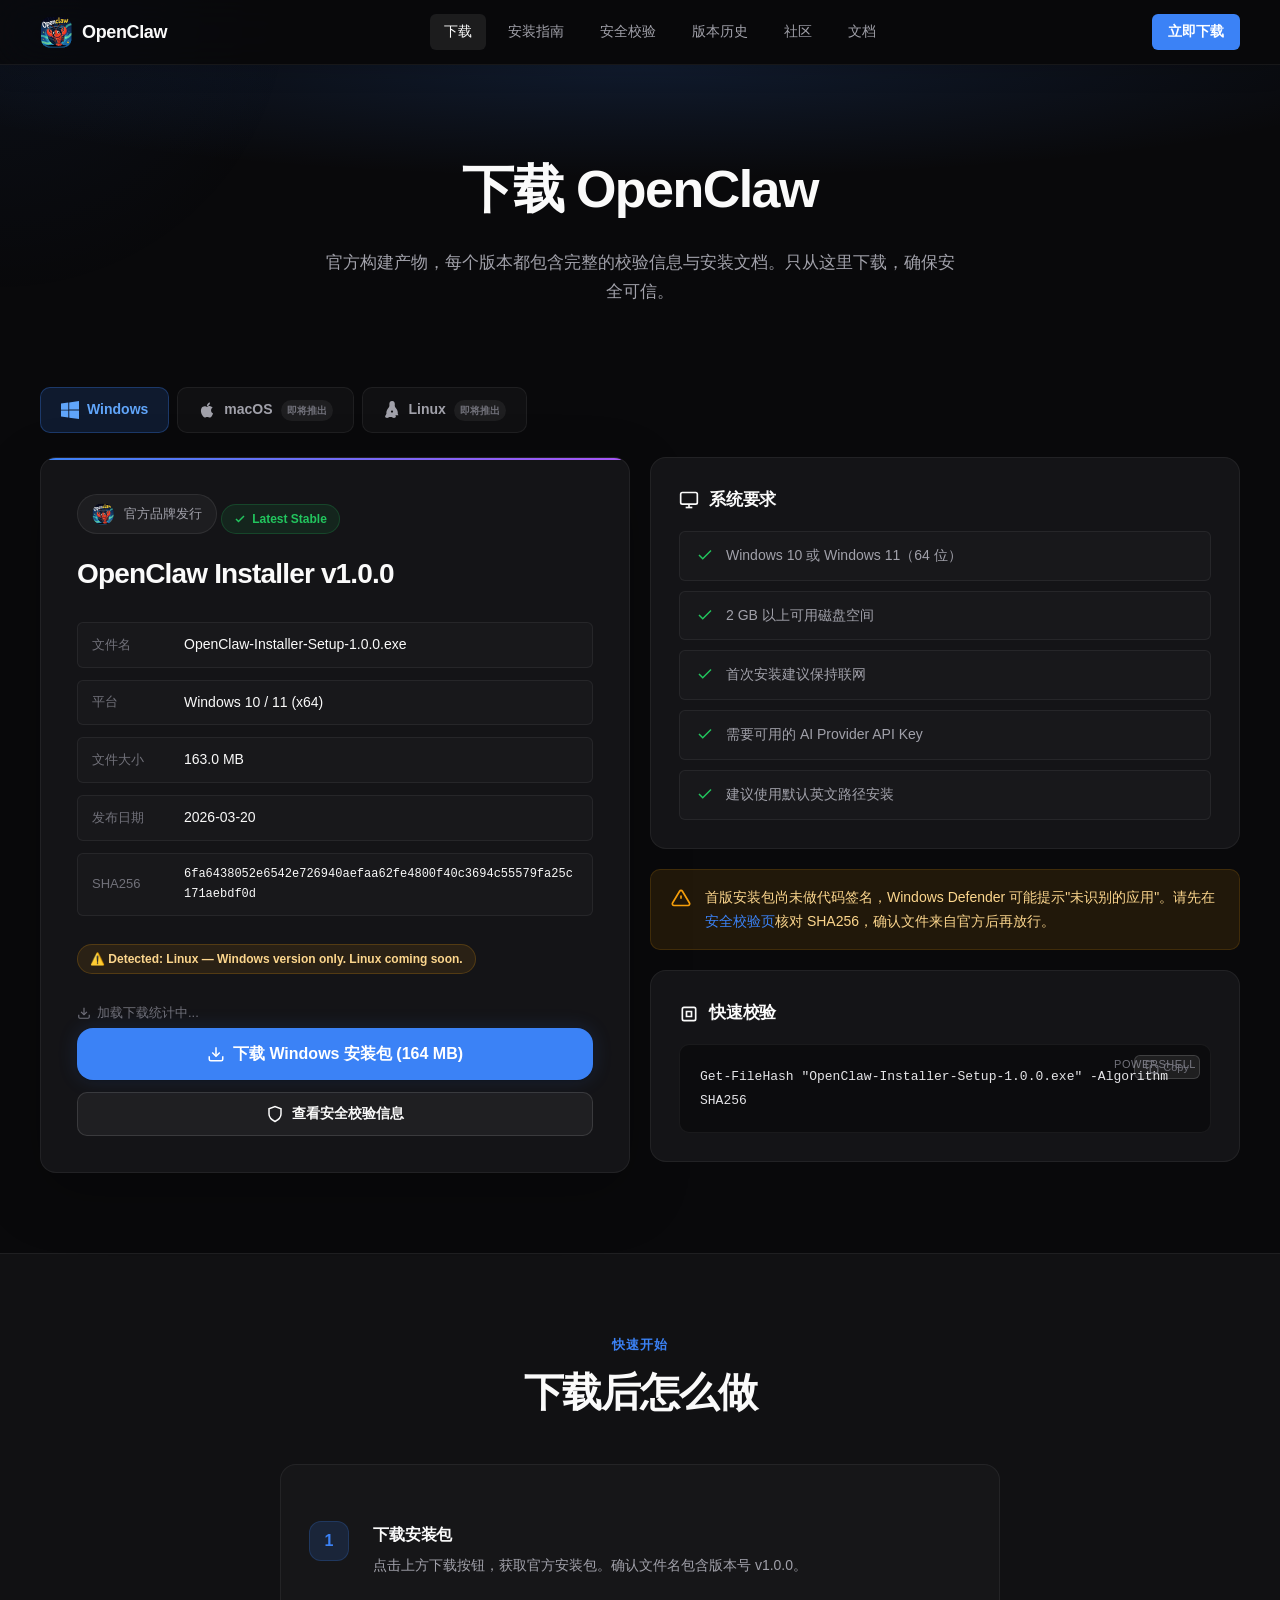
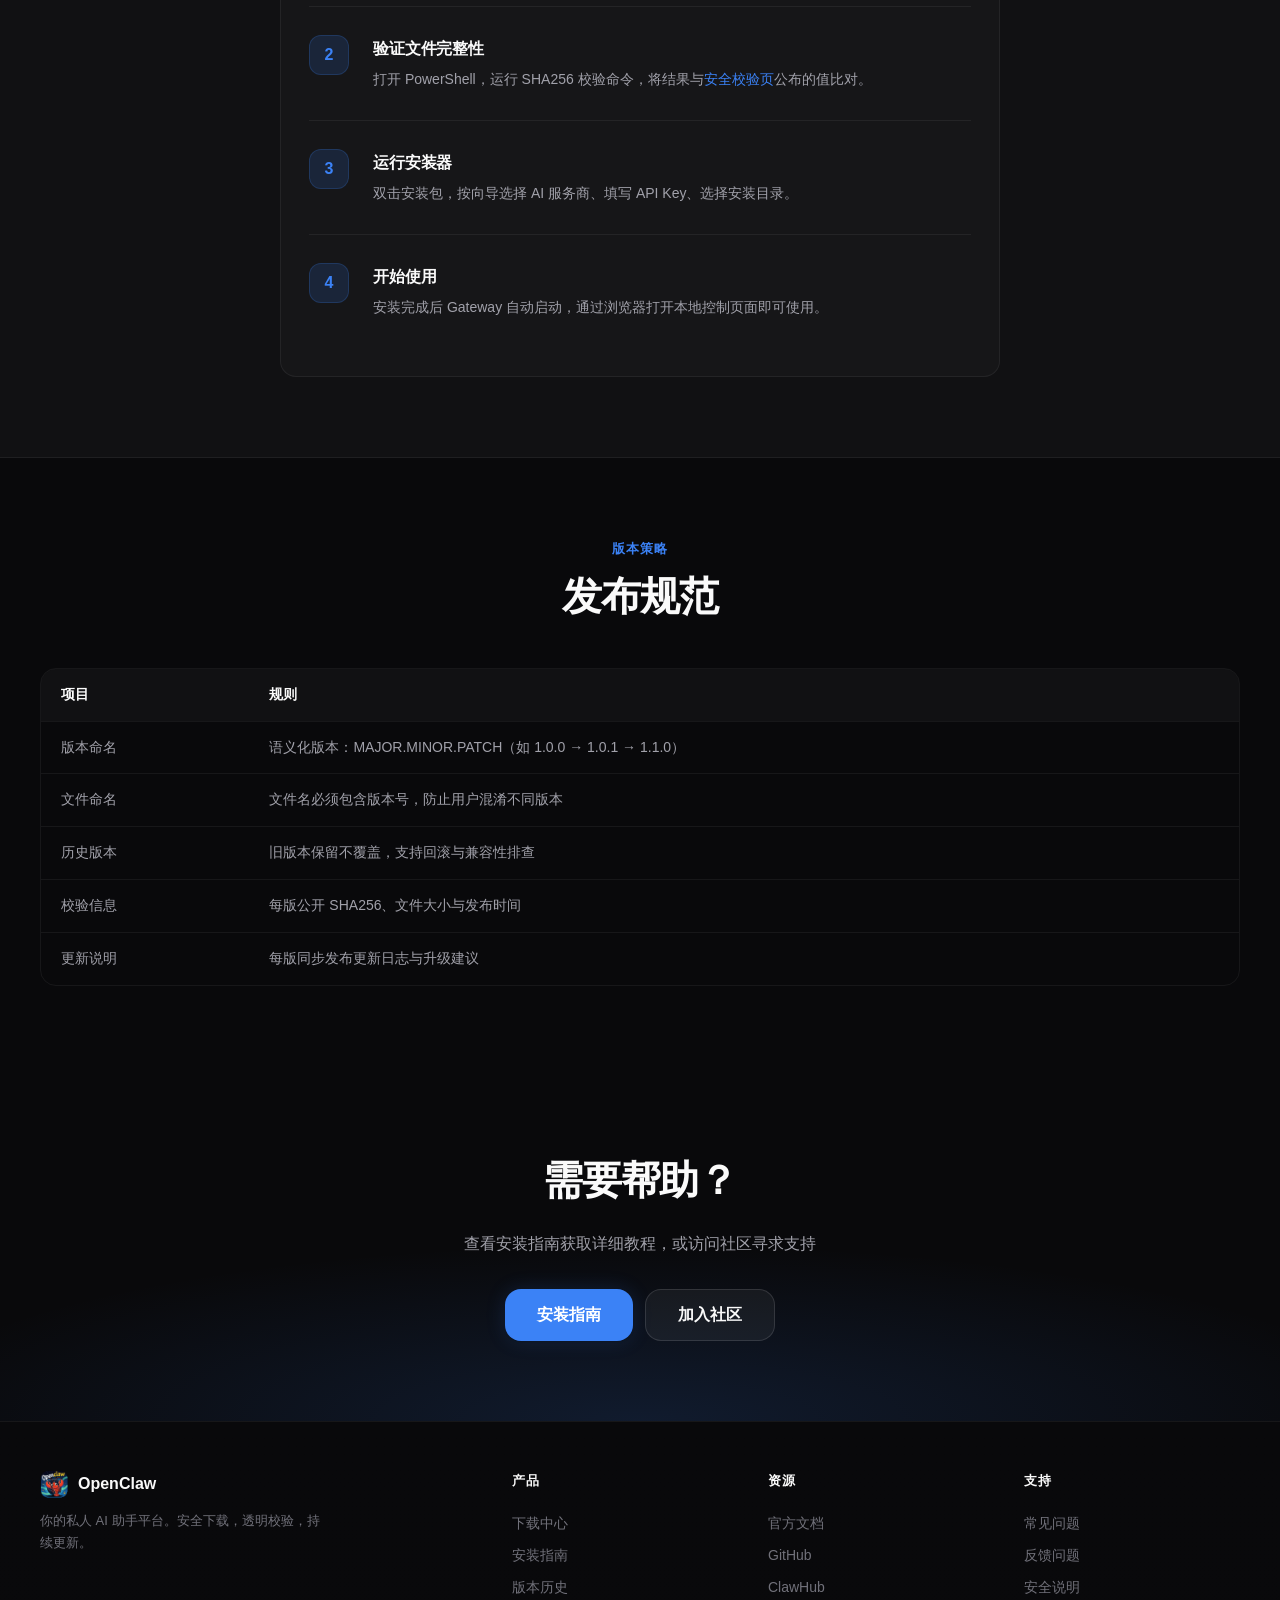
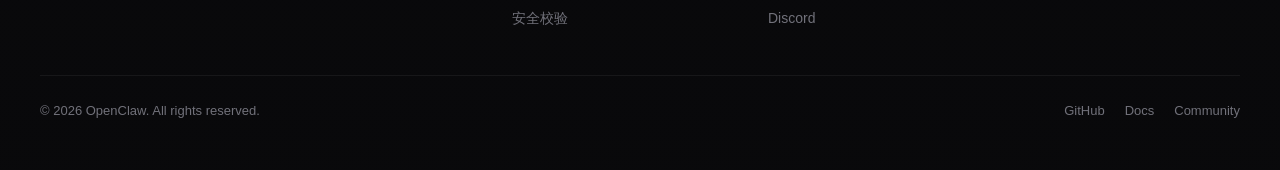
==== commit 2ce842d0: "update: SHA256 and file size for new installer build (v1.0.0 with model switcher)" ====
--- a/downloads/index.html
+++ b/downloads/index.html
@@ -95,7 +95,7 @@
             </div>
             <div class="dl-meta-row">
               <span class="meta-label">SHA256</span>
-              <span class="meta-value mono" data-dynamic="latest-sha-full">33266b0508b1fcc809875e24e61bf94b51a8e03bb283d3ef56a8cea7189d6f9c</span>
+              <span class="meta-value mono" data-dynamic="latest-sha-full">6fa6438052e6542e726940aefaa62fe4800f40c3694c55579fa25c171aebdf0d</span>
             </div>
           </div>
           <div class="os-badge" id="os-detect" style="display:none;margin-bottom:16px;"></div>
@@ -103,7 +103,7 @@
           <div class="dl-actions">
             <a class="btn btn-primary btn-lg btn-block" href="/downloads/OpenClaw-Installer-Setup-1.0.0.exe" data-dynamic-href="latest-download">
               <svg viewBox="0 0 24 24" fill="none" stroke="currentColor" stroke-width="2"><path d="M21 15v4a2 2 0 01-2 2H5a2 2 0 01-2-2v-4"/><polyline points="7 10 12 15 17 10"/><line x1="12" y1="15" x2="12" y2="3"/></svg>
-              <span data-dynamic="latest-download-label">下载 Windows 安装包 (163 MB)</span>
+              <span data-dynamic="latest-download-label">下载 Windows 安装包 (164 MB)</span>
             </a>
             <a class="btn btn-secondary btn-block" href="/security/">
               <svg viewBox="0 0 24 24" fill="none" stroke="currentColor" stroke-width="2"><path d="M12 22s8-4 8-10V5l-8-3-8 3v7c0 6 8 10 8 10z"/></svg>
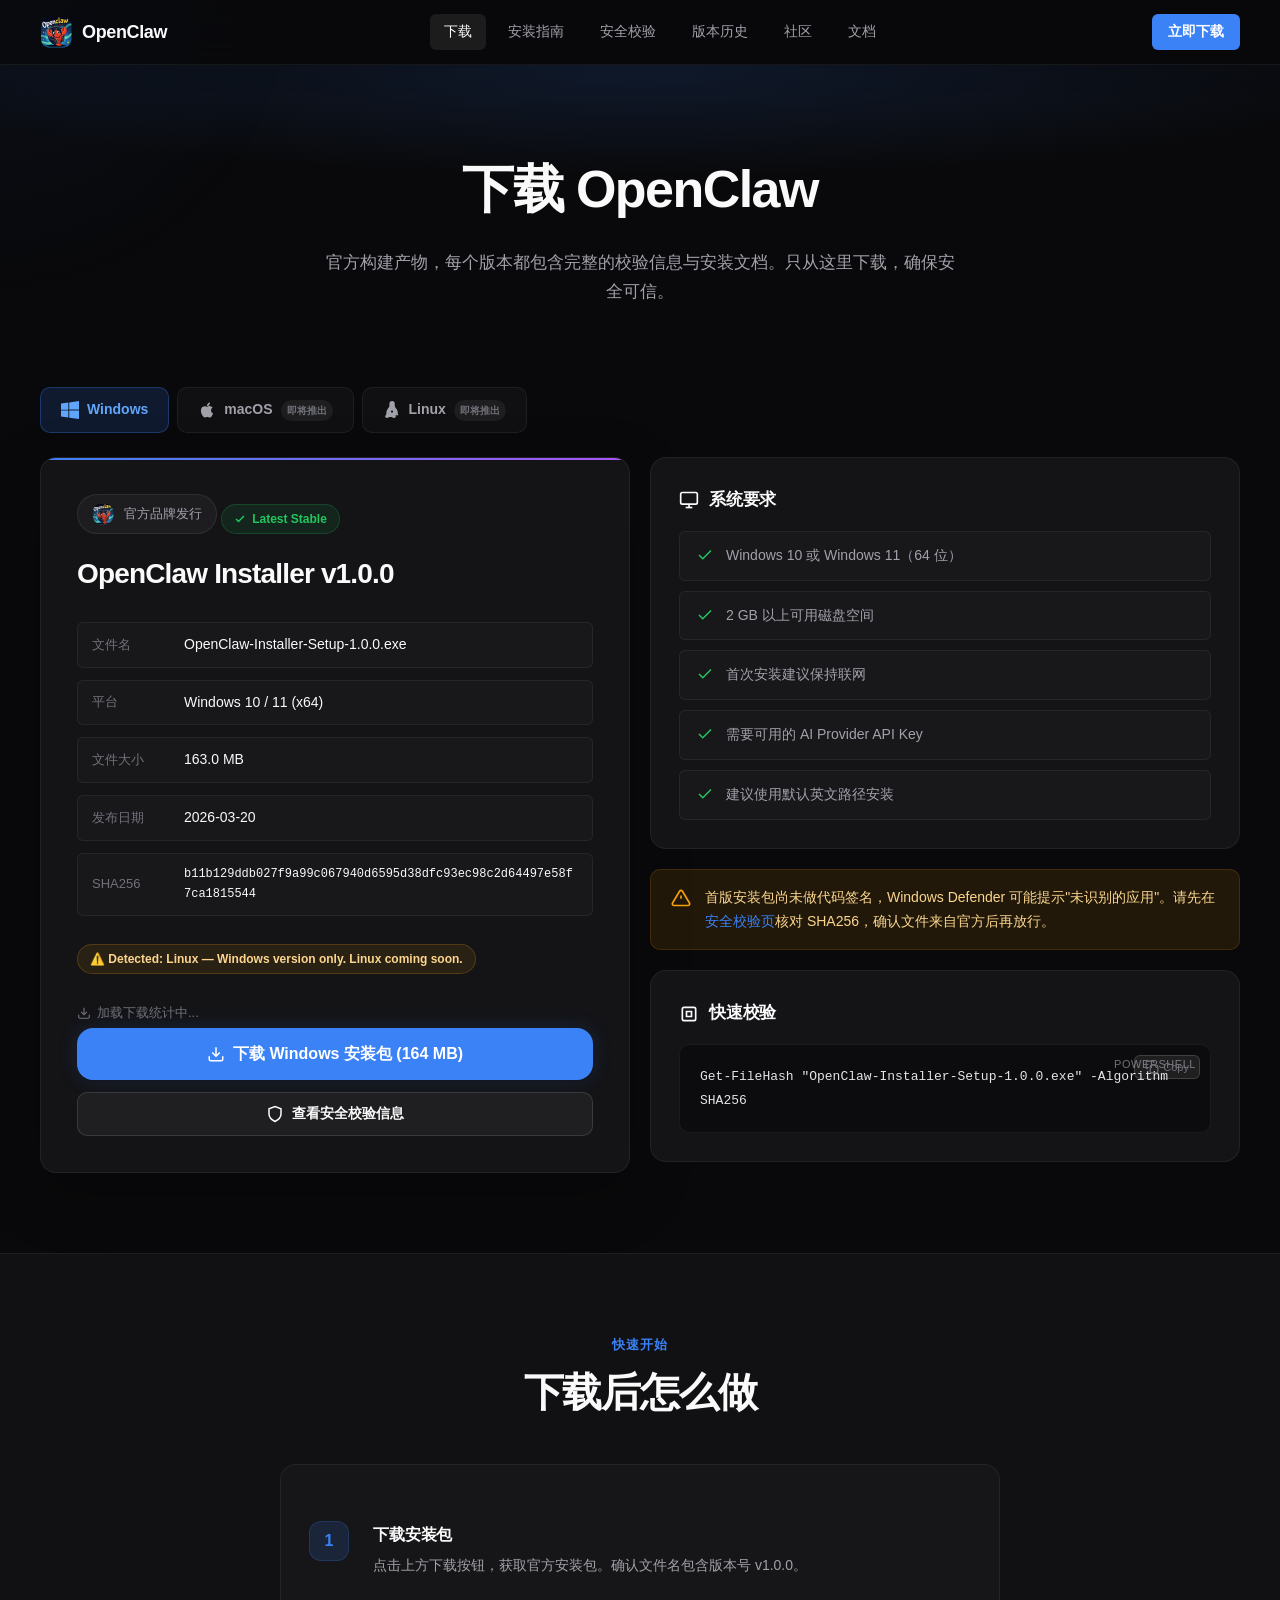
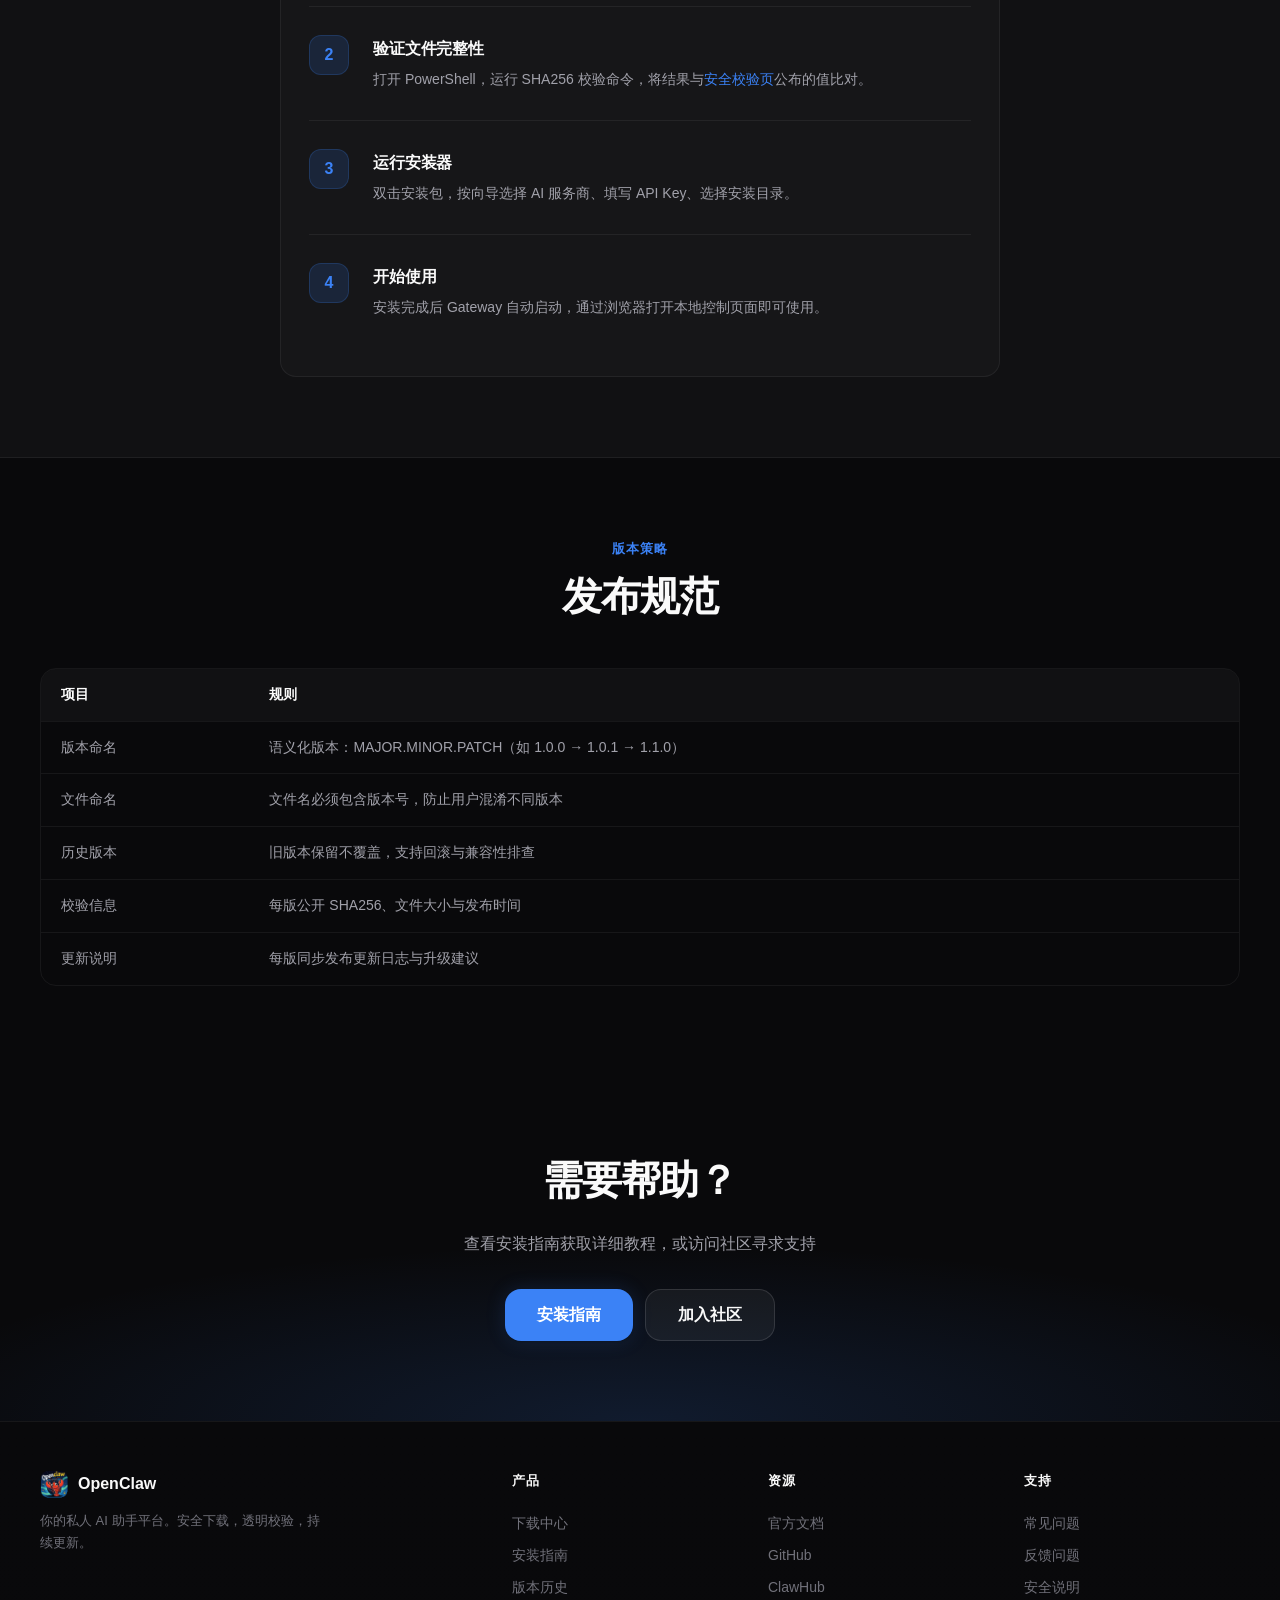
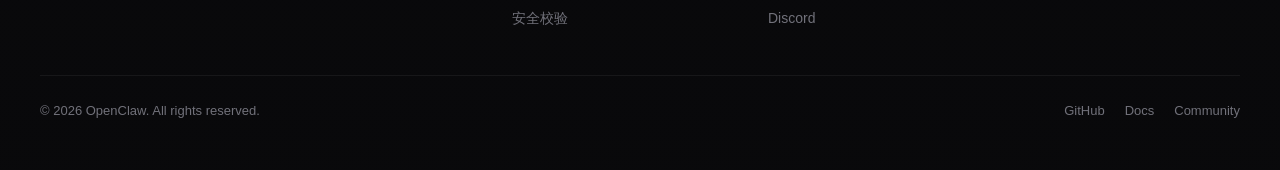
==== commit be2b42ba: "update: SHA256 for installer with diagnose & repair feature" ====
--- a/downloads/index.html
+++ b/downloads/index.html
@@ -95,7 +95,7 @@
             </div>
             <div class="dl-meta-row">
               <span class="meta-label">SHA256</span>
-              <span class="meta-value mono" data-dynamic="latest-sha-full">6fa6438052e6542e726940aefaa62fe4800f40c3694c55579fa25c171aebdf0d</span>
+              <span class="meta-value mono" data-dynamic="latest-sha-full">b11b129ddb027f9a99c067940d6595d38dfc93ec98c2d64497e58f7ca1815544</span>
             </div>
           </div>
           <div class="os-badge" id="os-detect" style="display:none;margin-bottom:16px;"></div>
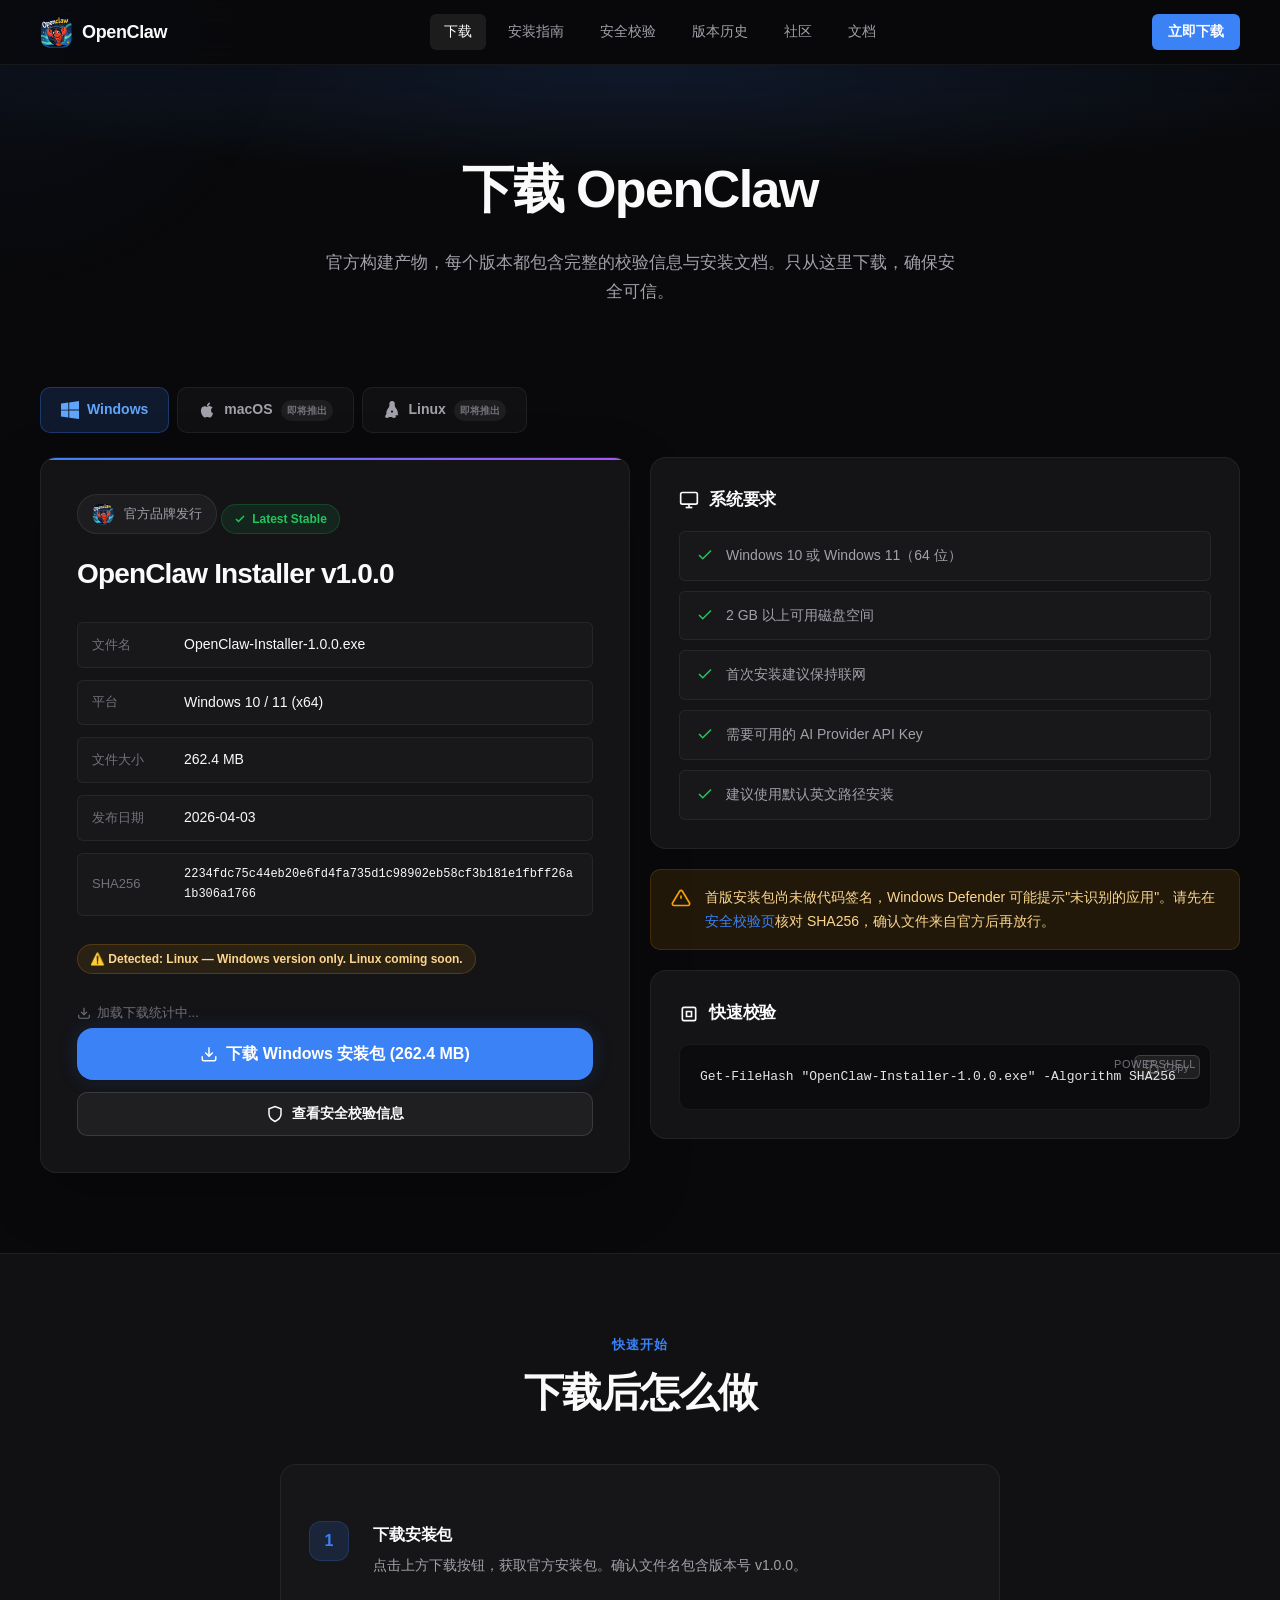
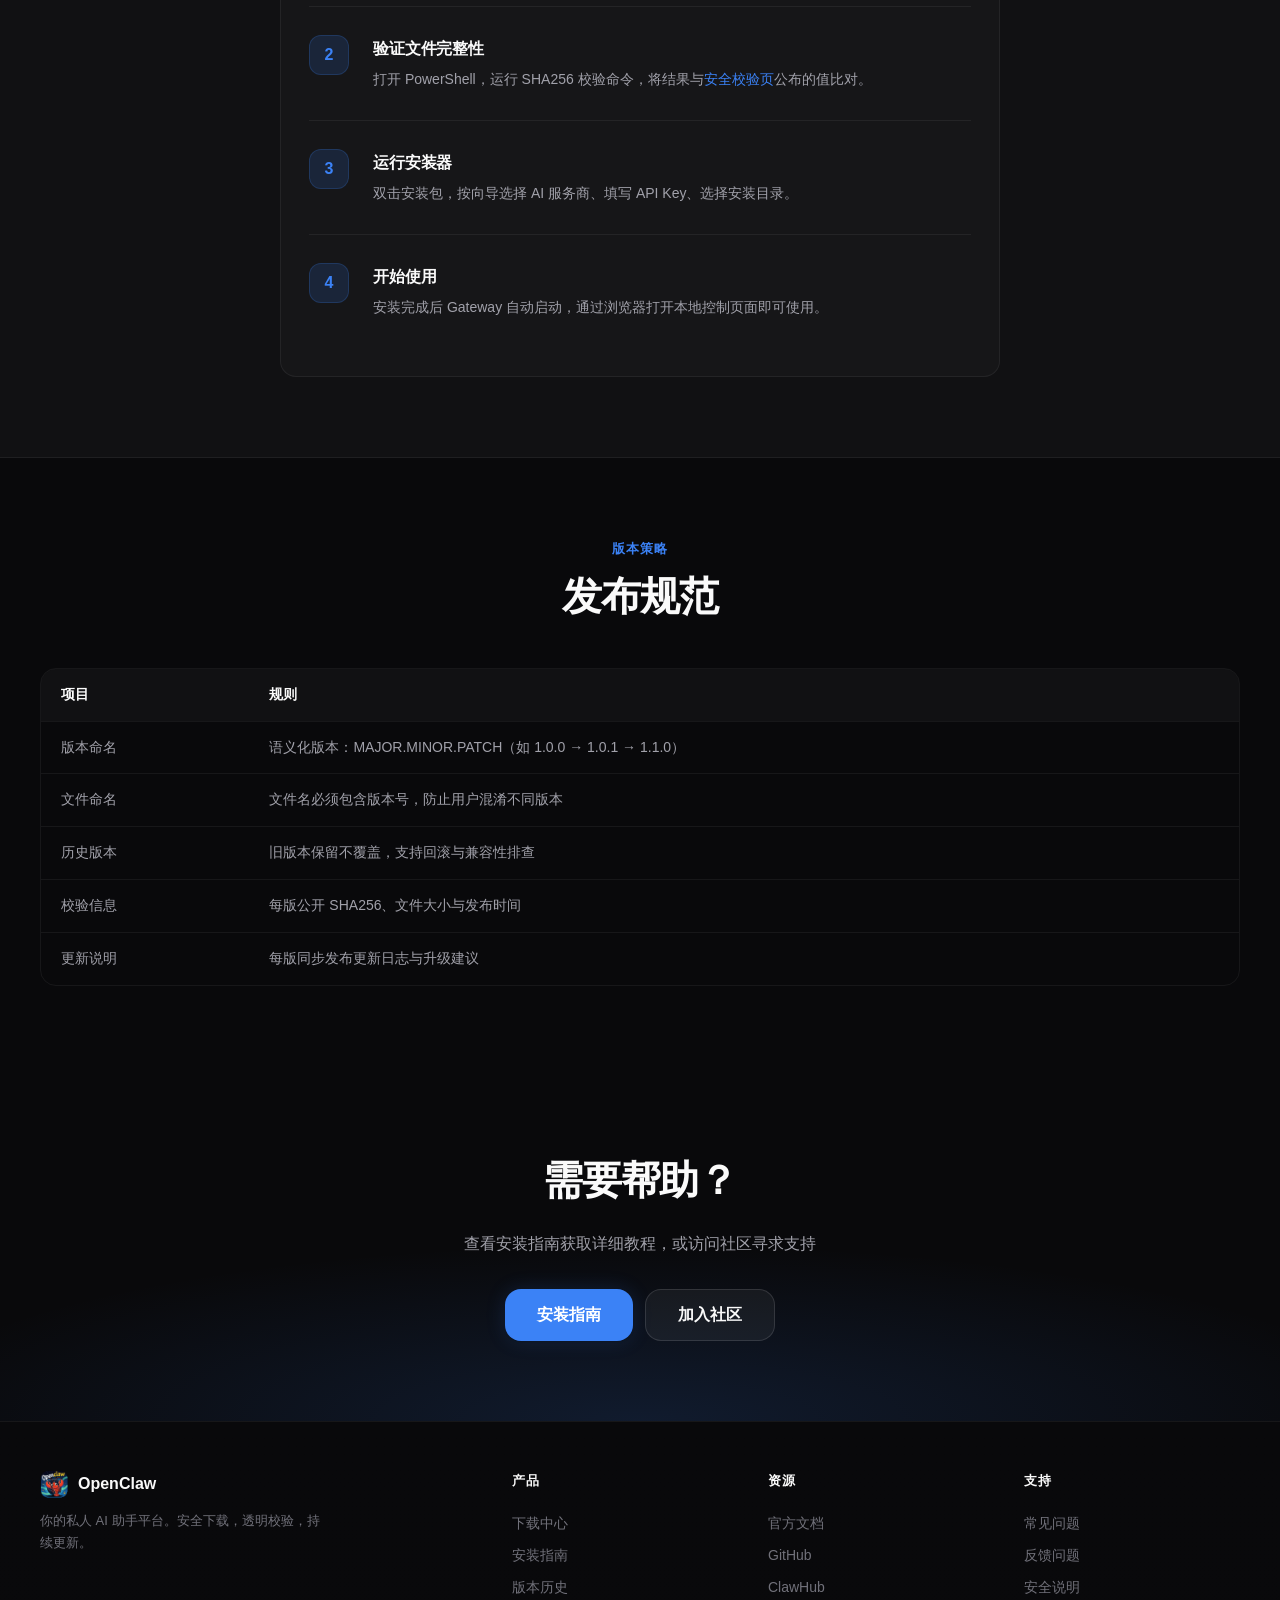
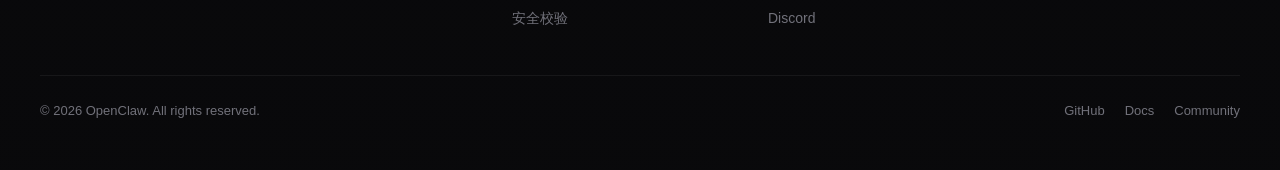
==== commit d60141ab: "update website installer download to direct 1.0.0 link" ====
--- a/downloads/index.html
+++ b/downloads/index.html
@@ -1,4 +1,4 @@
-<!DOCTYPE html>
+﻿<!DOCTYPE html>
 <html lang="zh-CN">
 <head>
   <meta charset="UTF-8">
@@ -32,7 +32,7 @@
         <a href="/community/">社区</a>
     <a href="https://docs.openclaw.ai" target="_blank">文档</a>
       </nav>
-      <a class="nav-cta" href="/downloads/OpenClaw-Installer-Setup-1.0.0.exe" data-dynamic-href="latest-download">立即下载</a>
+      <a class="nav-cta" href="https://download.zhjjq.tech/downloads/OpenClaw-Installer-1.0.0.exe" data-dynamic-href="latest-download">立即下载</a>
       <button class="nav-toggle" onclick="document.getElementById('navLinks').classList.toggle('open')" aria-label="菜单">
         <svg viewBox="0 0 24 24" fill="none" stroke="currentColor" stroke-width="2"><path d="M4 6h16M4 12h16M4 18h16"/></svg>
       </button>
@@ -79,7 +79,7 @@
           <div class="dl-meta" id="live-version-meta">
             <div class="dl-meta-row">
               <span class="meta-label">文件名</span>
-              <span class="meta-value" data-dynamic="latest-file-name">OpenClaw-Installer-Setup-1.0.0.exe</span>
+              <span class="meta-value" data-dynamic="latest-file-name">OpenClaw-Installer-1.0.0.exe</span>
             </div>
             <div class="dl-meta-row">
               <span class="meta-label">平台</span>
@@ -87,23 +87,23 @@
             </div>
             <div class="dl-meta-row">
               <span class="meta-label">文件大小</span>
-              <span class="meta-value" data-dynamic="latest-size">163.0 MB</span>
+              <span class="meta-value" data-dynamic="latest-size">262.4 MB</span>
             </div>
             <div class="dl-meta-row">
               <span class="meta-label">发布日期</span>
-              <span class="meta-value" data-dynamic="latest-date">2026-03-20</span>
+              <span class="meta-value" data-dynamic="latest-date">2026-04-03</span>
             </div>
             <div class="dl-meta-row">
               <span class="meta-label">SHA256</span>
-              <span class="meta-value mono" data-dynamic="latest-sha-full">b11b129ddb027f9a99c067940d6595d38dfc93ec98c2d64497e58f7ca1815544</span>
+              <span class="meta-value mono" data-dynamic="latest-sha-full">2234fdc75c44eb20e6fd4fa735d1c98902eb58cf3b181e1fbff26a1b306a1766</span>
             </div>
           </div>
           <div class="os-badge" id="os-detect" style="display:none;margin-bottom:16px;"></div>
           <div class="dl-count"><svg viewBox="0 0 24 24" fill="none" stroke="currentColor" stroke-width="2"><path d="M21 15v4a2 2 0 01-2 2H5a2 2 0 01-2-2v-4"/><polyline points="7 10 12 15 17 10"/><line x1="12" y1="15" x2="12" y2="3"/></svg> 加载下载统计中...</div>
           <div class="dl-actions">
-            <a class="btn btn-primary btn-lg btn-block" href="/downloads/OpenClaw-Installer-Setup-1.0.0.exe" data-dynamic-href="latest-download">
+            <a class="btn btn-primary btn-lg btn-block" href="https://download.zhjjq.tech/downloads/OpenClaw-Installer-1.0.0.exe" data-dynamic-href="latest-download">
               <svg viewBox="0 0 24 24" fill="none" stroke="currentColor" stroke-width="2"><path d="M21 15v4a2 2 0 01-2 2H5a2 2 0 01-2-2v-4"/><polyline points="7 10 12 15 17 10"/><line x1="12" y1="15" x2="12" y2="3"/></svg>
-              <span data-dynamic="latest-download-label">下载 Windows 安装包 (164 MB)</span>
+              <span data-dynamic="latest-download-label">下载 Windows 安装包 (262.4 MB)</span>
             </a>
             <a class="btn btn-secondary btn-block" href="/security/">
               <svg viewBox="0 0 24 24" fill="none" stroke="currentColor" stroke-width="2"><path d="M12 22s8-4 8-10V5l-8-3-8 3v7c0 6 8 10 8 10z"/></svg>
@@ -158,7 +158,7 @@
             </h3>
             <div class="code-block" style="margin-top:16px;">
               <span class="code-label">PowerShell</span>
-<span data-dynamic="latest-powershell">Get-FileHash "OpenClaw-Installer-Setup-1.0.0.exe" -Algorithm SHA256</span>
+<span data-dynamic="latest-powershell">Get-FileHash "OpenClaw-Installer-1.0.0.exe" -Algorithm SHA256</span>
             </div>
           </div>
         </div>
@@ -304,3 +304,4 @@
 
 </body>
 </html>
+
